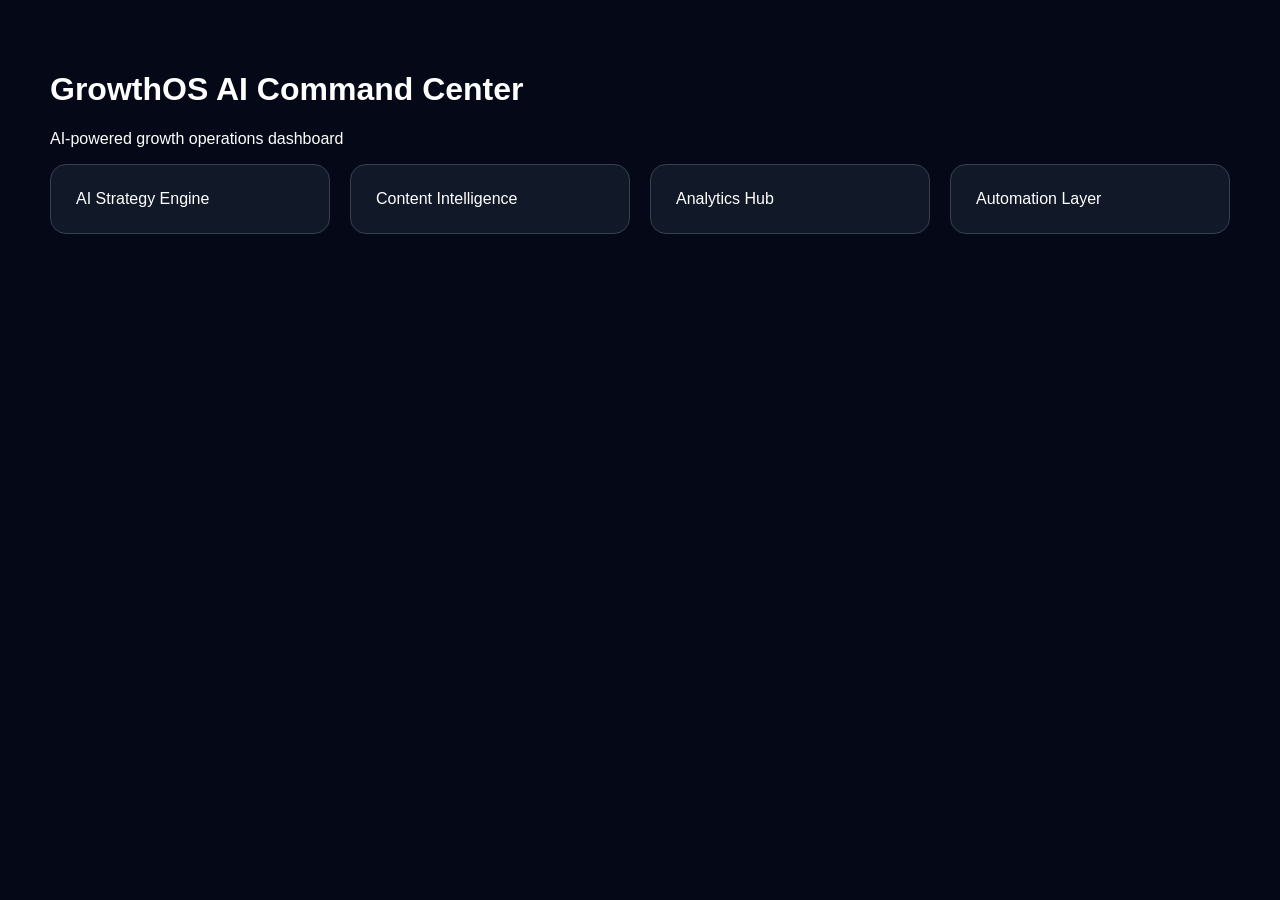
==== index.html @ 9044f5af "Add GrowthOS AI Command Center website files" ====
<!doctype html><html><head><meta charset="UTF-8"><meta name="viewport" content="width=device-width,initial-scale=1.0"><title>GrowthOS AI Command Center</title><link rel="stylesheet" href="style.css"></head><body><main class="app"><h1>GrowthOS AI Command Center</h1><p>AI-powered growth operations dashboard</p><div class="grid"><div class="card">AI Strategy Engine</div><div class="card">Content Intelligence</div><div class="card">Analytics Hub</div><div class="card">Automation Layer</div></div></main></body></html>
---- style.css ----
body{background:#050816;color:white;font-family:Arial;margin:0}.app{padding:50px}.grid{display:grid;grid-template-columns:repeat(auto-fit,minmax(220px,1fr));gap:20px}.card{background:#111827;padding:25px;border-radius:16px;border:1px solid #374151}
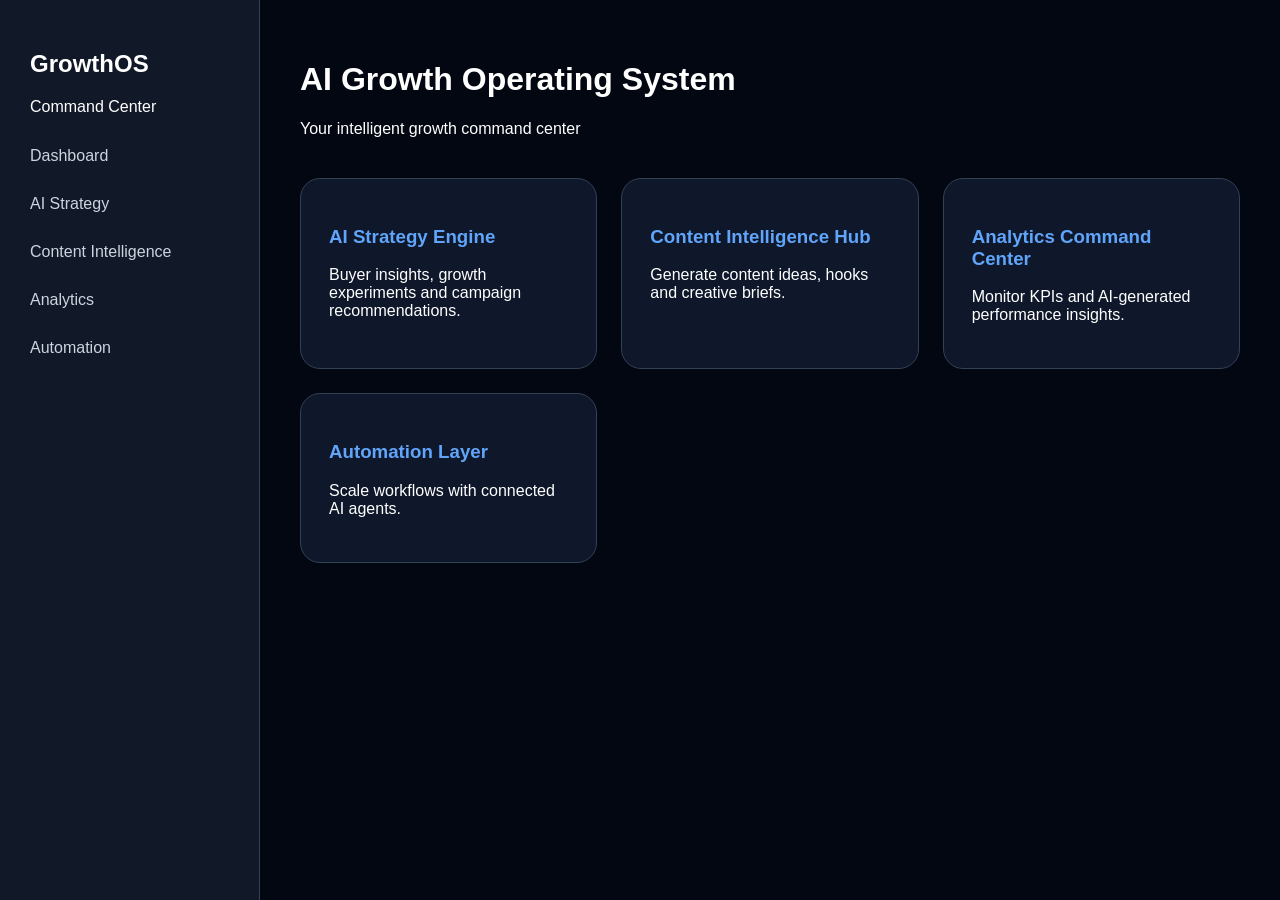
==== commit ea1db796: "Upgrade GrowthOS AI Command Center to v2 SaaS dashboard" ====
--- a/index.html
+++ b/index.html
@@ -1 +1 @@
-<!doctype html><html><head><meta charset="UTF-8"><meta name="viewport" content="width=device-width,initial-scale=1.0"><title>GrowthOS AI Command Center</title><link rel="stylesheet" href="style.css"></head><body><main class="app"><h1>GrowthOS AI Command Center</h1><p>AI-powered growth operations dashboard</p><div class="grid"><div class="card">AI Strategy Engine</div><div class="card">Content Intelligence</div><div class="card">Analytics Hub</div><div class="card">Automation Layer</div></div></main></body></html>+<!doctype html><html><head><meta charset="UTF-8"><meta name="viewport" content="width=device-width,initial-scale=1.0"><title>GrowthOS AI Command Center v2</title><link rel="stylesheet" href="style.css"></head><body><aside><h2>GrowthOS</h2><p>Command Center</p><nav>Dashboard<br>AI Strategy<br>Content Intelligence<br>Analytics<br>Automation</nav></aside><main><header><h1>AI Growth Operating System</h1><p>Your intelligent growth command center</p></header><section class="grid"><article><h3>AI Strategy Engine</h3><p>Buyer insights, growth experiments and campaign recommendations.</p></article><article><h3>Content Intelligence Hub</h3><p>Generate content ideas, hooks and creative briefs.</p></article><article><h3>Analytics Command Center</h3><p>Monitor KPIs and AI-generated performance insights.</p></article><article><h3>Automation Layer</h3><p>Scale workflows with connected AI agents.</p></article></section></main></body></html>
--- a/style.css
+++ b/style.css
@@ -1 +1 @@
-body{background:#050816;color:white;font-family:Arial;margin:0}.app{padding:50px}.grid{display:grid;grid-template-columns:repeat(auto-fit,minmax(220px,1fr));gap:20px}.card{background:#111827;padding:25px;border-radius:16px;border:1px solid #374151}+*{box-sizing:border-box}body{margin:0;background:#030712;color:#fff;font-family:Inter,Arial;display:flex;min-height:100vh}aside{width:260px;padding:30px;background:#111827;border-right:1px solid #374151}nav{line-height:3;color:#cbd5e1}main{padding:40px;flex:1}.grid{display:grid;grid-template-columns:repeat(auto-fit,minmax(260px,1fr));gap:24px;margin-top:40px}article{padding:28px;background:#0f172a;border:1px solid #334155;border-radius:20px}h3{color:#60a5fa}
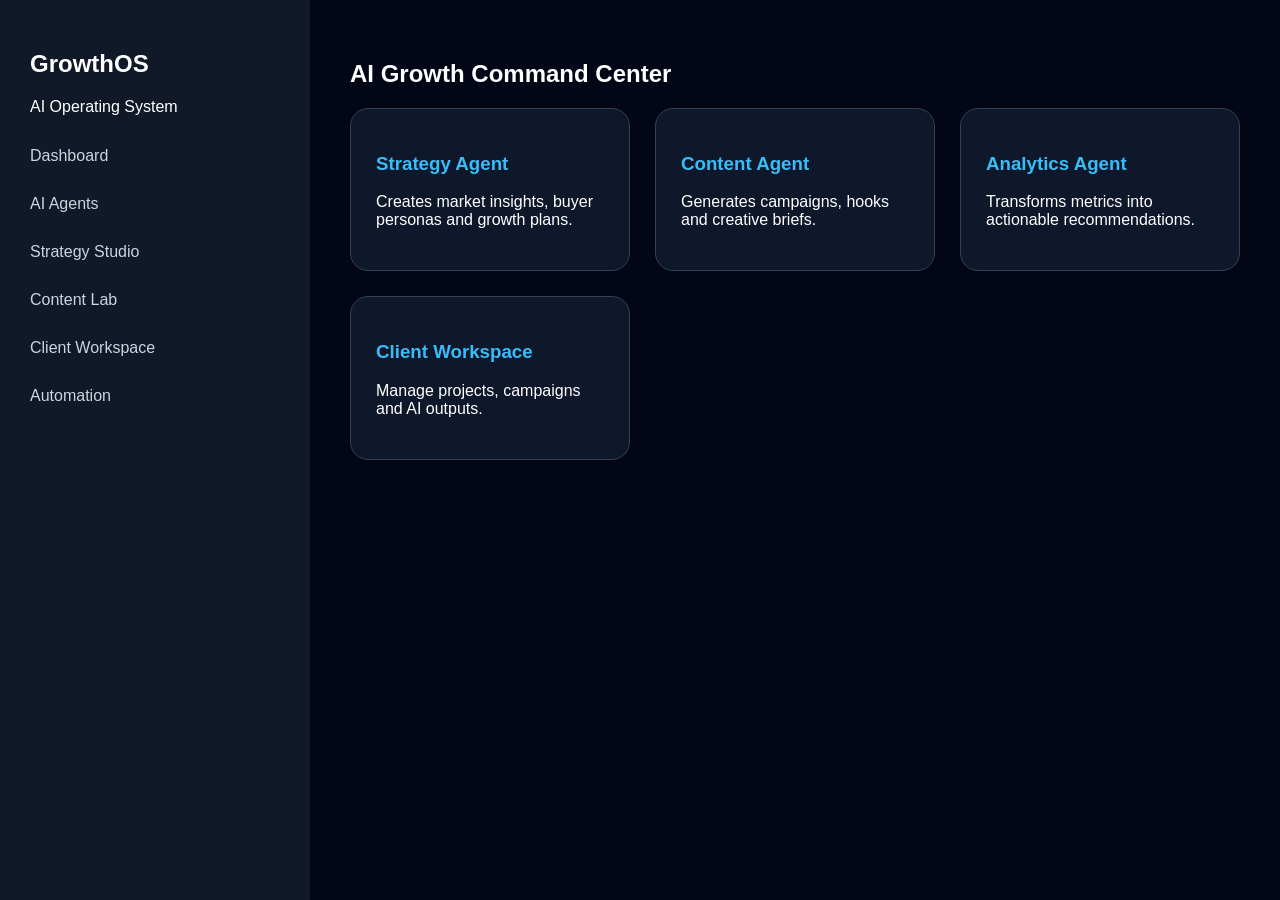
==== commit d4fd8355: "Build GrowthOS AI Command Center v3 AI platform foundation" ====
--- a/index.html
+++ b/index.html
@@ -1 +1 @@
-<!doctype html><html><head><meta charset="UTF-8"><meta name="viewport" content="width=device-width,initial-scale=1.0"><title>GrowthOS AI Command Center v2</title><link rel="stylesheet" href="style.css"></head><body><aside><h2>GrowthOS</h2><p>Command Center</p><nav>Dashboard<br>AI Strategy<br>Content Intelligence<br>Analytics<br>Automation</nav></aside><main><header><h1>AI Growth Operating System</h1><p>Your intelligent growth command center</p></header><section class="grid"><article><h3>AI Strategy Engine</h3><p>Buyer insights, growth experiments and campaign recommendations.</p></article><article><h3>Content Intelligence Hub</h3><p>Generate content ideas, hooks and creative briefs.</p></article><article><h3>Analytics Command Center</h3><p>Monitor KPIs and AI-generated performance insights.</p></article><article><h3>Automation Layer</h3><p>Scale workflows with connected AI agents.</p></article></section></main></body></html>+<!doctype html><html><head><meta charset="UTF-8"><meta name="viewport" content="width=device-width,initial-scale=1.0"><title>GrowthOS AI Platform</title><link rel="stylesheet" href="style.css"></head><body><div class="app"><aside><h1>GrowthOS</h1><p>AI Operating System</p><nav>Dashboard<br>AI Agents<br>Strategy Studio<br>Content Lab<br>Client Workspace<br>Automation</nav></aside><main><h2>AI Growth Command Center</h2><div class="grid"><section><h3>Strategy Agent</h3><p>Creates market insights, buyer personas and growth plans.</p></section><section><h3>Content Agent</h3><p>Generates campaigns, hooks and creative briefs.</p></section><section><h3>Analytics Agent</h3><p>Transforms metrics into actionable recommendations.</p></section><section><h3>Client Workspace</h3><p>Manage projects, campaigns and AI outputs.</p></section></div></main></div></body></html>
--- a/style.css
+++ b/style.css
@@ -1 +1 @@
-*{box-sizing:border-box}body{margin:0;background:#030712;color:#fff;font-family:Inter,Arial;display:flex;min-height:100vh}aside{width:260px;padding:30px;background:#111827;border-right:1px solid #374151}nav{line-height:3;color:#cbd5e1}main{padding:40px;flex:1}.grid{display:grid;grid-template-columns:repeat(auto-fit,minmax(260px,1fr));gap:24px;margin-top:40px}article{padding:28px;background:#0f172a;border:1px solid #334155;border-radius:20px}h3{color:#60a5fa}+body{margin:0;background:#020617;color:#fff;font-family:Arial}.app{display:flex;min-height:100vh}aside{width:250px;background:#111827;padding:30px}nav{line-height:3;color:#cbd5e1}main{padding:40px;flex:1}.grid{display:grid;grid-template-columns:repeat(auto-fit,minmax(250px,1fr));gap:25px}section{background:#0f172a;border:1px solid #334155;border-radius:18px;padding:25px}h3{color:#38bdf8}
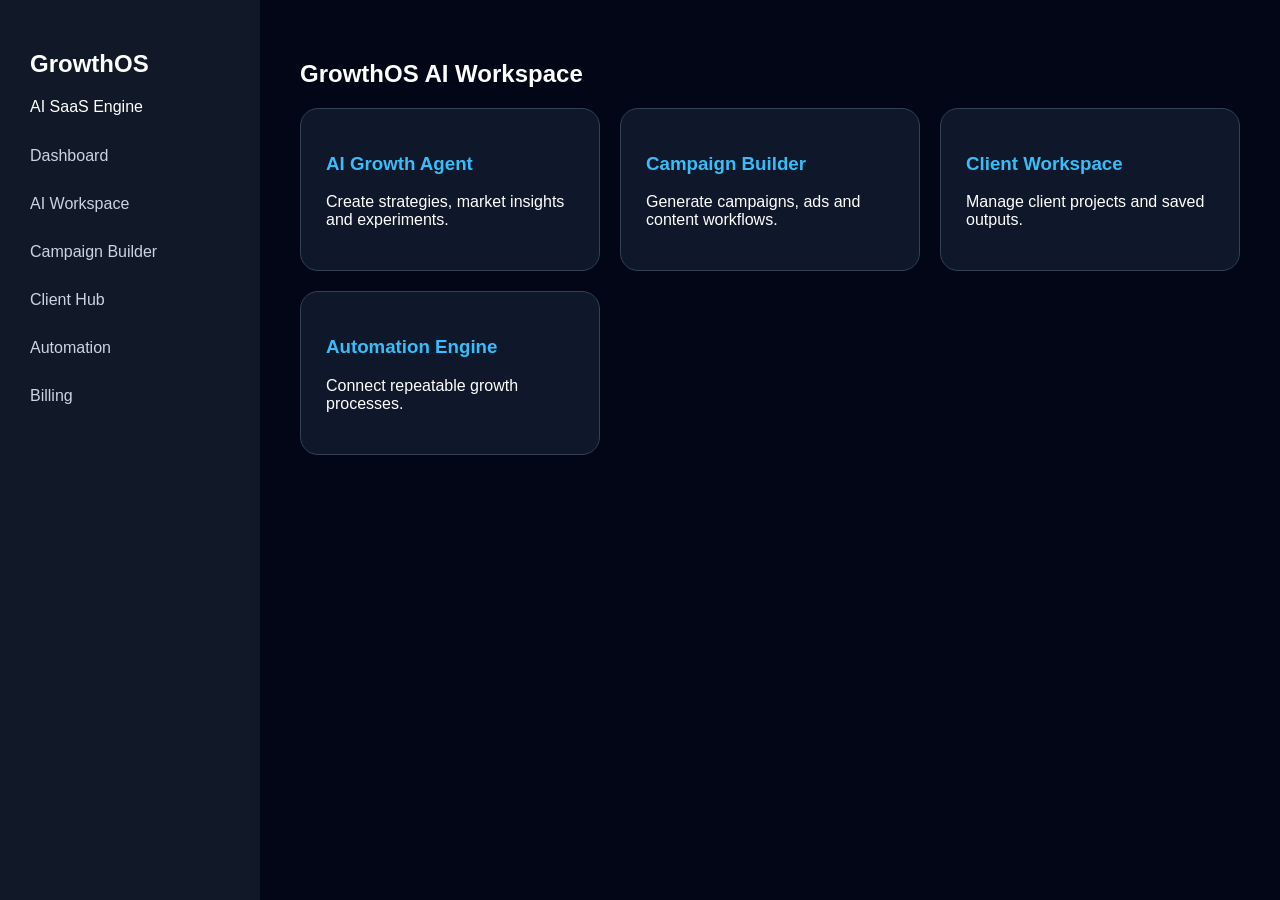
==== commit f6c99e3c: "Build GrowthOS AI Command Center v4 SaaS foundation" ====
--- a/index.html
+++ b/index.html
@@ -1 +1 @@
-<!doctype html><html><head><meta charset="UTF-8"><meta name="viewport" content="width=device-width,initial-scale=1.0"><title>GrowthOS AI Platform</title><link rel="stylesheet" href="style.css"></head><body><div class="app"><aside><h1>GrowthOS</h1><p>AI Operating System</p><nav>Dashboard<br>AI Agents<br>Strategy Studio<br>Content Lab<br>Client Workspace<br>Automation</nav></aside><main><h2>AI Growth Command Center</h2><div class="grid"><section><h3>Strategy Agent</h3><p>Creates market insights, buyer personas and growth plans.</p></section><section><h3>Content Agent</h3><p>Generates campaigns, hooks and creative briefs.</p></section><section><h3>Analytics Agent</h3><p>Transforms metrics into actionable recommendations.</p></section><section><h3>Client Workspace</h3><p>Manage projects, campaigns and AI outputs.</p></section></div></main></div></body></html>+<!doctype html><html><head><meta charset="UTF-8"><meta name="viewport" content="width=device-width,initial-scale=1.0"><title>GrowthOS AI Command Center v4</title><link rel="stylesheet" href="style.css"></head><body><div class="layout"><aside><h1>GrowthOS</h1><p>AI SaaS Engine</p><nav>Dashboard<br>AI Workspace<br>Campaign Builder<br>Client Hub<br>Automation<br>Billing</nav></aside><main><h2>GrowthOS AI Workspace</h2><div class="grid"><div class="card"><h3>AI Growth Agent</h3><p>Create strategies, market insights and experiments.</p></div><div class="card"><h3>Campaign Builder</h3><p>Generate campaigns, ads and content workflows.</p></div><div class="card"><h3>Client Workspace</h3><p>Manage client projects and saved outputs.</p></div><div class="card"><h3>Automation Engine</h3><p>Connect repeatable growth processes.</p></div></div></main></div></body></html>
--- a/style.css
+++ b/style.css
@@ -1 +1 @@
-body{margin:0;background:#020617;color:#fff;font-family:Arial}.app{display:flex;min-height:100vh}aside{width:250px;background:#111827;padding:30px}nav{line-height:3;color:#cbd5e1}main{padding:40px;flex:1}.grid{display:grid;grid-template-columns:repeat(auto-fit,minmax(250px,1fr));gap:25px}section{background:#0f172a;border:1px solid #334155;border-radius:18px;padding:25px}h3{color:#38bdf8}+*{box-sizing:border-box}body{margin:0;background:#020617;color:#fff;font-family:Arial}.layout{display:flex;min-height:100vh}aside{width:260px;background:#111827;padding:30px}nav{line-height:3;color:#cbd5e1}main{padding:40px;flex:1}.grid{display:grid;grid-template-columns:repeat(auto-fit,minmax(240px,1fr));gap:20px}.card{background:#0f172a;border:1px solid #334155;padding:25px;border-radius:18px}h3{color:#38bdf8}
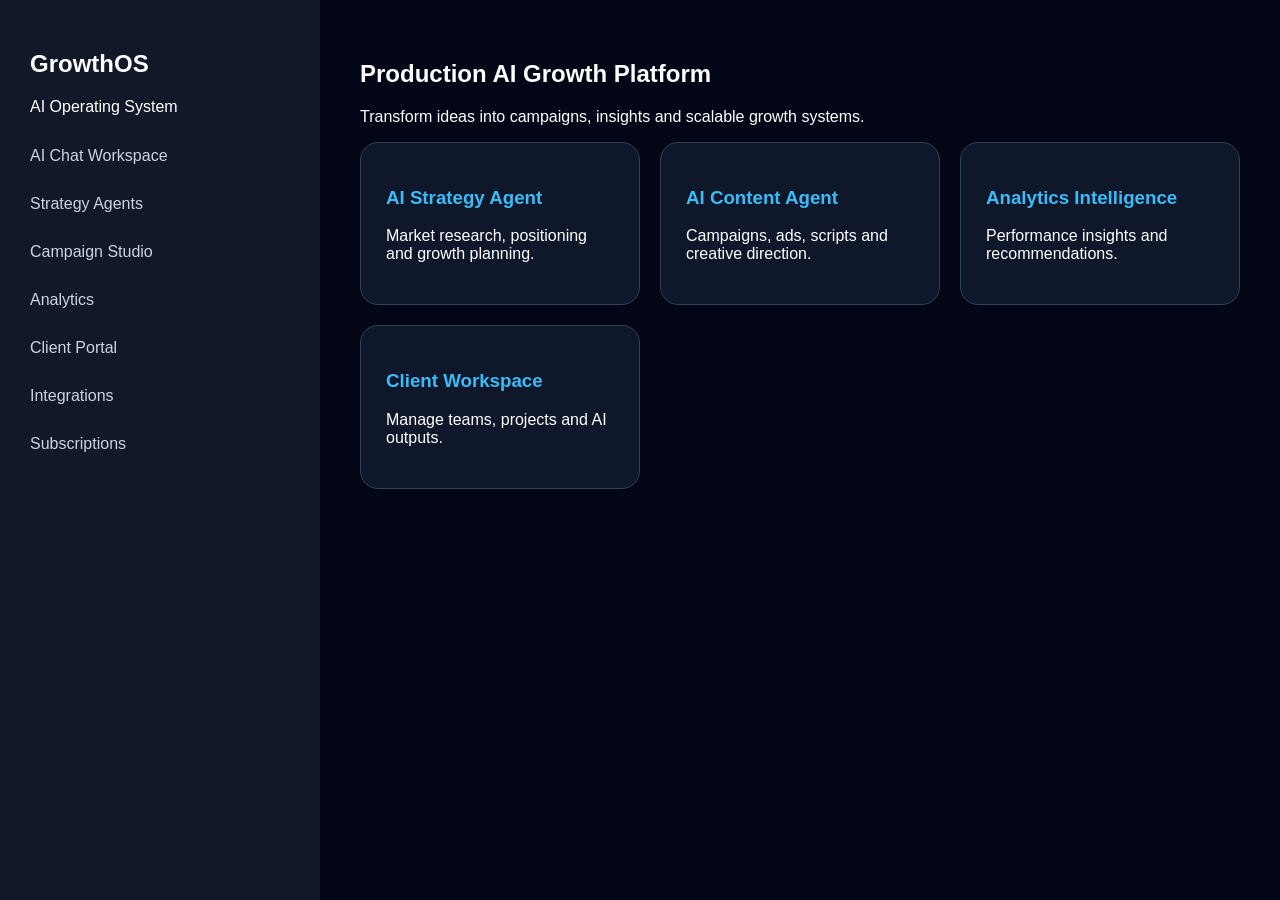
==== commit b63d6f9e: "Build GrowthOS AI Command Center v5 production AI platform foundation" ====
--- a/index.html
+++ b/index.html
@@ -1 +1 @@
-<!doctype html><html><head><meta charset="UTF-8"><meta name="viewport" content="width=device-width,initial-scale=1.0"><title>GrowthOS AI Command Center v4</title><link rel="stylesheet" href="style.css"></head><body><div class="layout"><aside><h1>GrowthOS</h1><p>AI SaaS Engine</p><nav>Dashboard<br>AI Workspace<br>Campaign Builder<br>Client Hub<br>Automation<br>Billing</nav></aside><main><h2>GrowthOS AI Workspace</h2><div class="grid"><div class="card"><h3>AI Growth Agent</h3><p>Create strategies, market insights and experiments.</p></div><div class="card"><h3>Campaign Builder</h3><p>Generate campaigns, ads and content workflows.</p></div><div class="card"><h3>Client Workspace</h3><p>Manage client projects and saved outputs.</p></div><div class="card"><h3>Automation Engine</h3><p>Connect repeatable growth processes.</p></div></div></main></div></body></html>+<!doctype html><html><head><meta charset="UTF-8"><meta name="viewport" content="width=device-width,initial-scale=1.0"><title>GrowthOS AI Command Center v5</title><link rel="stylesheet" href="style.css"></head><body><div class="layout"><aside><h1>GrowthOS</h1><p>AI Operating System</p><nav>AI Chat Workspace<br>Strategy Agents<br>Campaign Studio<br>Analytics<br>Client Portal<br>Integrations<br>Subscriptions</nav></aside><main><h2>Production AI Growth Platform</h2><p>Transform ideas into campaigns, insights and scalable growth systems.</p><div class="grid"><div class="card"><h3>AI Strategy Agent</h3><p>Market research, positioning and growth planning.</p></div><div class="card"><h3>AI Content Agent</h3><p>Campaigns, ads, scripts and creative direction.</p></div><div class="card"><h3>Analytics Intelligence</h3><p>Performance insights and recommendations.</p></div><div class="card"><h3>Client Workspace</h3><p>Manage teams, projects and AI outputs.</p></div></div></main></div></body></html>
--- a/style.css
+++ b/style.css
@@ -1 +1 @@
-*{box-sizing:border-box}body{margin:0;background:#020617;color:#fff;font-family:Arial}.layout{display:flex;min-height:100vh}aside{width:260px;background:#111827;padding:30px}nav{line-height:3;color:#cbd5e1}main{padding:40px;flex:1}.grid{display:grid;grid-template-columns:repeat(auto-fit,minmax(240px,1fr));gap:20px}.card{background:#0f172a;border:1px solid #334155;padding:25px;border-radius:18px}h3{color:#38bdf8}+body{margin:0;background:#020617;color:#fff;font-family:Arial}.layout{display:flex;min-height:100vh}aside{width:260px;background:#111827;padding:30px}nav{line-height:3;color:#cbd5e1}main{padding:40px;flex:1}.grid{display:grid;grid-template-columns:repeat(auto-fit,minmax(240px,1fr));gap:20px}.card{background:#0f172a;padding:25px;border-radius:18px;border:1px solid #334155}h3{color:#38bdf8}
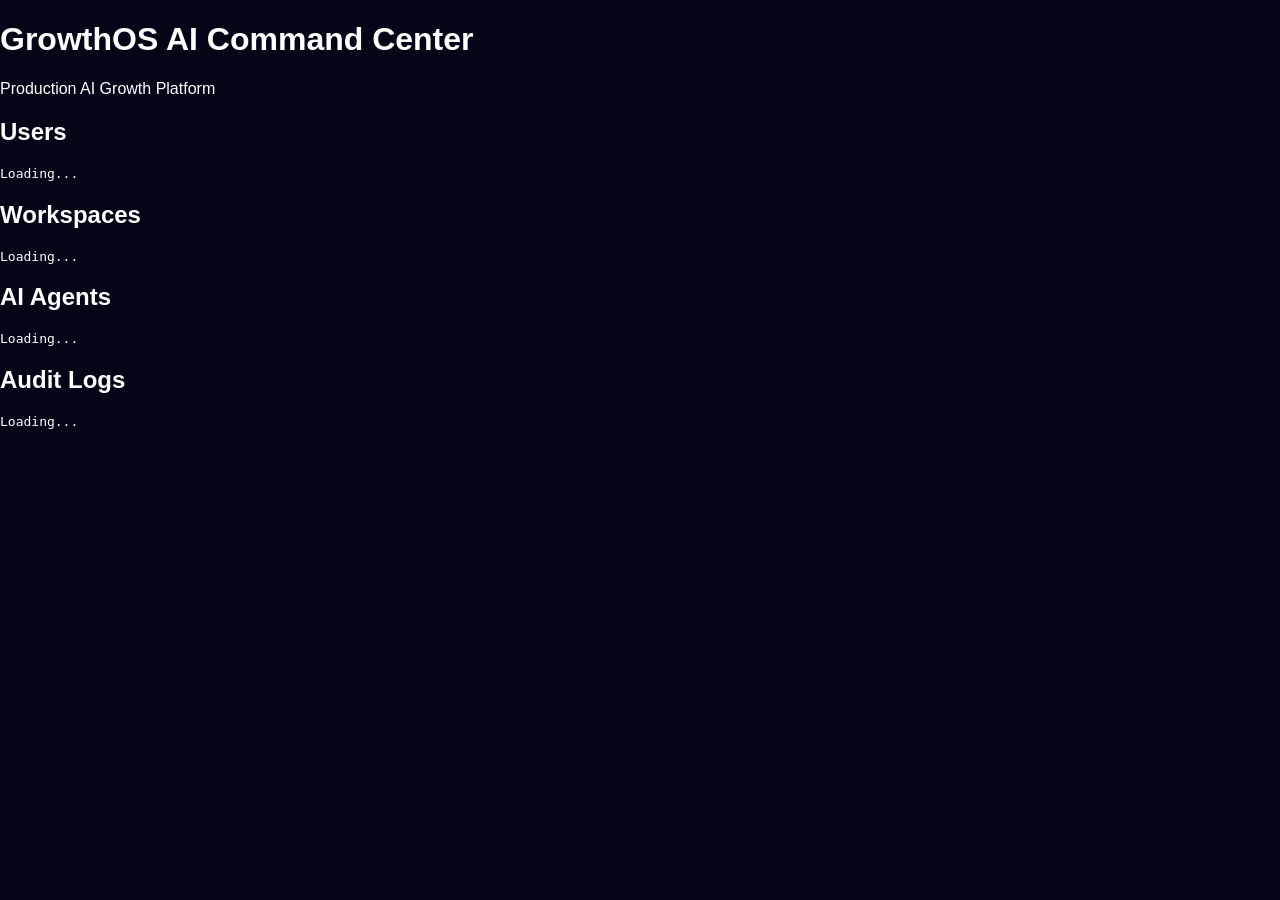
==== commit 823f491b: "Fix GrowthOS deployment by adding working frontend API layer for Vercel" ====
--- a/index.html
+++ b/index.html
@@ -1 +1,2 @@
-<!doctype html><html><head><meta charset="UTF-8"><meta name="viewport" content="width=device-width,initial-scale=1.0"><title>GrowthOS AI Command Center v5</title><link rel="stylesheet" href="style.css"></head><body><div class="layout"><aside><h1>GrowthOS</h1><p>AI Operating System</p><nav>AI Chat Workspace<br>Strategy Agents<br>Campaign Studio<br>Analytics<br>Client Portal<br>Integrations<br>Subscriptions</nav></aside><main><h2>Production AI Growth Platform</h2><p>Transform ideas into campaigns, insights and scalable growth systems.</p><div class="grid"><div class="card"><h3>AI Strategy Agent</h3><p>Market research, positioning and growth planning.</p></div><div class="card"><h3>AI Content Agent</h3><p>Campaigns, ads, scripts and creative direction.</p></div><div class="card"><h3>Analytics Intelligence</h3><p>Performance insights and recommendations.</p></div><div class="card"><h3>Client Workspace</h3><p>Manage teams, projects and AI outputs.</p></div></div></main></div></body></html>+<!doctype html>
+<html><head><meta charset="UTF-8"><meta name="viewport" content="width=device-width,initial-scale=1"><title>GrowthOS AI Command Center</title><link rel="stylesheet" href="style.css"></head><body><h1>GrowthOS AI Command Center</h1><p>Production AI Growth Platform</p><section><h2>Users</h2><pre data-section="users">Loading...</pre><h2>Workspaces</h2><pre data-section="workspaces">Loading...</pre><h2>AI Agents</h2><pre data-section="agents">Loading...</pre><h2>Audit Logs</h2><pre data-section="logs">Loading...</pre></section><script src="app.js"></script></body></html>
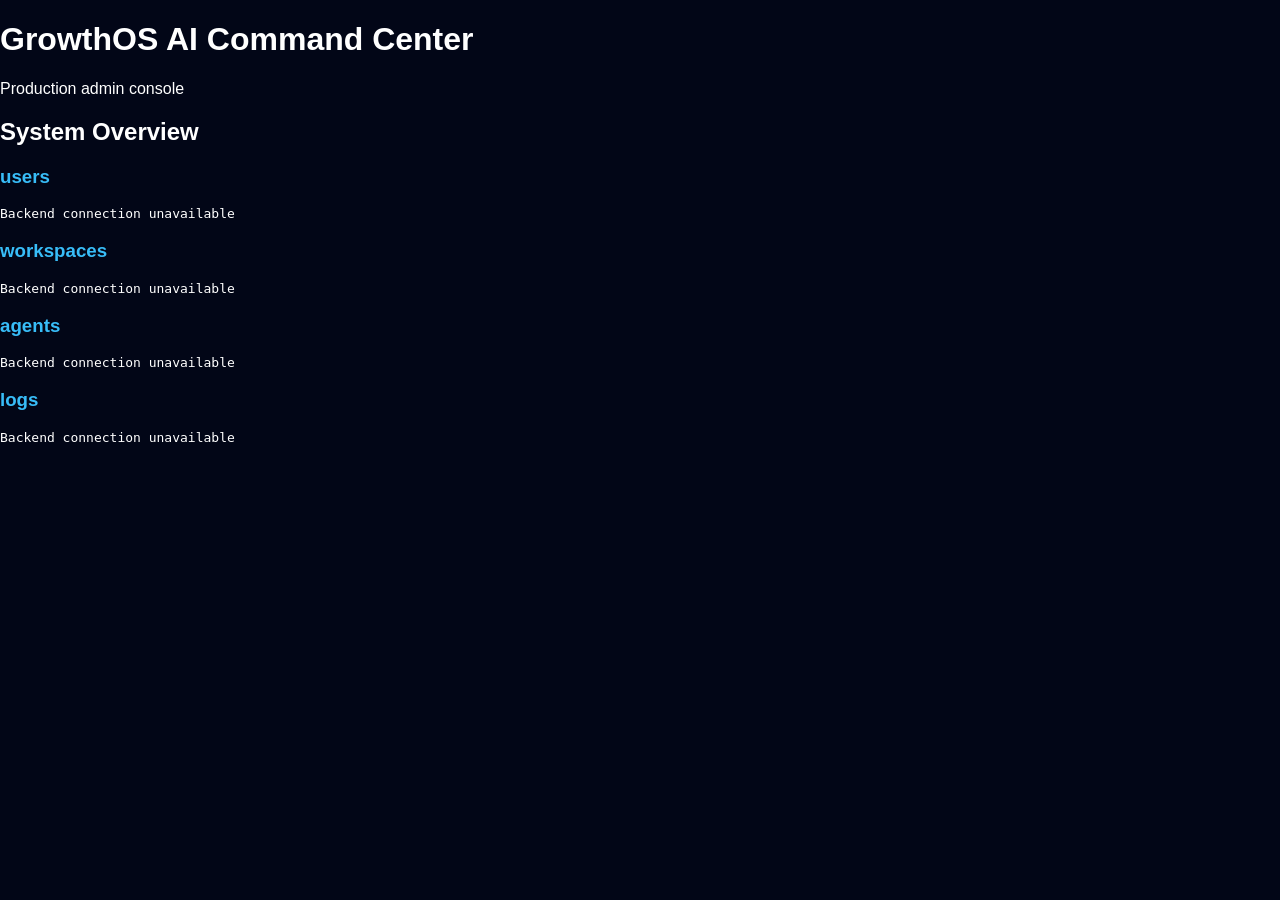
==== commit 767d4712: "Build functional GrowthOS frontend connected to backend APIs" ====
--- a/index.html
+++ b/index.html
@@ -1,2 +1 @@
-<!doctype html>
-<html><head><meta charset="UTF-8"><meta name="viewport" content="width=device-width,initial-scale=1"><title>GrowthOS AI Command Center</title><link rel="stylesheet" href="style.css"></head><body><h1>GrowthOS AI Command Center</h1><p>Production AI Growth Platform</p><section><h2>Users</h2><pre data-section="users">Loading...</pre><h2>Workspaces</h2><pre data-section="workspaces">Loading...</pre><h2>AI Agents</h2><pre data-section="agents">Loading...</pre><h2>Audit Logs</h2><pre data-section="logs">Loading...</pre></section><script src="app.js"></script></body></html>
+<!doctype html><html><head><meta charset="UTF-8"><meta name="viewport" content="width=device-width,initial-scale=1"><title>GrowthOS AI Command Center</title><link rel="stylesheet" href="style.css"></head><body><div class="container"><h1>GrowthOS AI Command Center</h1><p>Production admin console</p><div id="app"></div></div><script src="app.js"></script></body></html>
